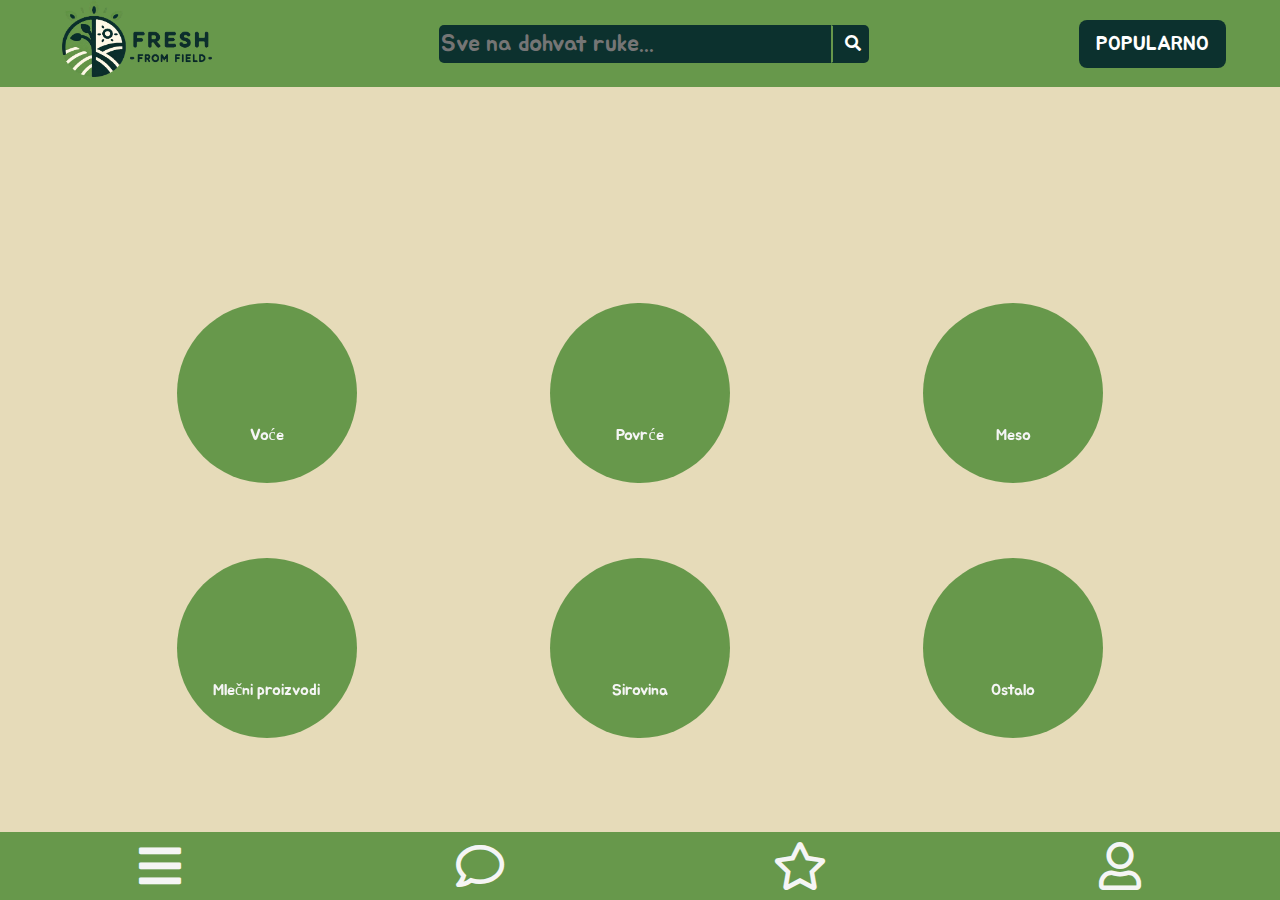
==== FreshFromField/pages/index.html @ 41653167 "Add files via upload" ====
<!DOCTYPE html>
<html lang="en">
<head>
    <meta charset="UTF-8">
    <meta http-equiv="X-UA-Compatible" content="IE=edge">
    <meta name="viewport" content="width=device-width, initial-scale=1.0">
    <link rel="stylesheet" href="../css/bootstrap.min.css">
    <link rel="stylesheet" href="../css/style.css">
    <link rel="stylesheet" href="https://cdnjs.cloudflare.com/ajax/libs/font-awesome/5.15.1/css/all.min.css">
    <title>Document</title>
</head>
<body style="font-family: 'Jua', serif; background-color: #e6dbb9">
<div class="container-fluid farm-light-colour sticky-top">
    <div class="row">
        <div class = "col-2">
            <a class="navbar-brand" href="#">
                <img src="../images/logo.png" alt="Logo" style="width: 200px; height: auto;" class="logo-img">
            </a>
        </div>
        <div class = "col-2"></div>
        <div class = "col-4  d-flex align-items-center">
            <input class="farm-dark-colour mr-sm-2" type="search" placeholder="Sve na dohvat ruke...">
            <button type="submit" class="btn farm-dark-colour search-button">
                <i class="fas fa-search"></i>
            </button>
        </div>
        <div class = "col-2"></div>
        <div class = "col-2  d-flex align-items-center">
            <button type="button" class="btn farm-dark-colour btn-lg">POPULARNO</button>
        </div>
    </div>
</div>
<div class = "container-fluid" style="position: fixed; bottom: 18%;">
    <div class="row">
        <div class="col-1"></div>
        <div class="col-3 d-flex justify-content-center">
            <div class = "circle d-flex justify-content-center">
                <p>Voće</p>
            </div>
        </div>
        <div class="col-4 d-flex justify-content-center">
            <div class = "circle d-flex justify-content-center">
                <p>Povrće</p>
            </div>
        </div>
        <div class="col-3 d-flex justify-content-center">
            <div class = "circle d-flex justify-content-center">
                <i class="fas fa-pig"></i>
                <p>Meso</p>
            </div>
        </div>
        <div class="col-1"></div>
    </div>
    <div class="row" style="padding: 3%"></div>
    <div class="row">
        <div class="col-1"></div>
        <div class="col-3 d-flex justify-content-center">
            <div class = "circle d-flex justify-content-center"><p>Mlečni proizvodi</p></div>
        </div>
        <div class="col-4 d-flex justify-content-center">
            <div class = "circle d-flex justify-content-center"><p>Sirovina</p></div>
        </div>
        <div class="col-3 d-flex justify-content-center">
            <div class = "circle d-flex justify-content-center"><p>Ostalo</p></div>
        </div>
        <div class="col-1"></div>
    </div>
</div>
<div class="container-fluid farm-light-colour sticky-bottom" style="position: fixed; bottom: 0">
    <div class="row my-footer">
        <div class = "col-3 d-flex justify-content-center">
            <i class="fas fa-bars fa-3x"></i>
        </div>
        <div class = "col-3 d-flex justify-content-center">
            <i class="far fa-comment fa-3x"></i>
        </div>
        <div class = "col-3  d-flex justify-content-center">
            <i class="far fa-star fa-3x"></i>
        </div>
        <div class = "col-3  d-flex  justify-content-center">
            <i class="far fa-user fa-3x"></i>
        </div>
    </div>
</div>
</body>
</html>
---- FreshFromField/css/style.css ----
.farm-light-colour {
    background-color: #67984B;
    color: whitesmoke;
}
@font-face {
    font-family: 'Jua';
    src: url('../fonts/Jua-Regular.ttf') format('truetype');
}
.farm-dark-colour {
    background-color: #0C312E;
    color: white;
    font-family: "Jua", serif;
}
input {
    border-radius: 5px 0 0 5px;
    border: 0;
    outline: none;
    font-size: x-large;
}
.logo-img {
    padding-top: 0;
    padding-bottom: 10px;
    padding-left: 50px;
}
.search-button {
    height: 38px;
    width: 38px;
    border-radius: 0 5px 5px 0;
    border-left: 2px solid #67984B;
}
.search-button:hover {
    border: 3px solid black;
}

.my-footer {
    padding-top: 10px;
    padding-bottom: 10px;
}

.circle {
    border-radius: 50%;
    background-color: #67984B;
    height: 180px;
    width: 180px;
}
.circle p {
    padding-top: 120px;
    color: whitesmoke;
}

.circle i {
    padding-top: 80px;
}

.listings-img img {
    height: 100%;
    width: 100%;
}
.listings-img {
    border-radius: 5px 0 0 5px;
    border-top: solid #0C312E 3px;
    border-left: solid #0C312E 3px;
    border-bottom: solid #0C312E 3px;
    margin-left: 1%;
    background-color: #67984B;
    color: whitesmoke;
}

.listings-description {
    border-top: solid #0C312E 3px;
    border-bottom: solid #0C312E 3px;
    border-left: solid #0C312E 1px;
    background-color: #67984B;
    color: whitesmoke;
}

.listings-price {
    border-radius: 0 5px 5px 0;
    border-top: solid #0C312E 3px;
    border-right: solid #0C312E 3px;
    border-bottom: solid #0C312E 3px;
    border-left: solid #0C312E 1px;
    margin-right: 1%;
    background-color: #67984B;
    color: whitesmoke;
}

.listing-img img {
    padding: 5%;
    height: 300px;
    border-radius: 5px;
    border: solid #0C312E 3px;
}

.listing-btn {
    margin: 2%;
}

.listing-row {
    margin-top: 10px;
    margin-bottom: 10px;
}
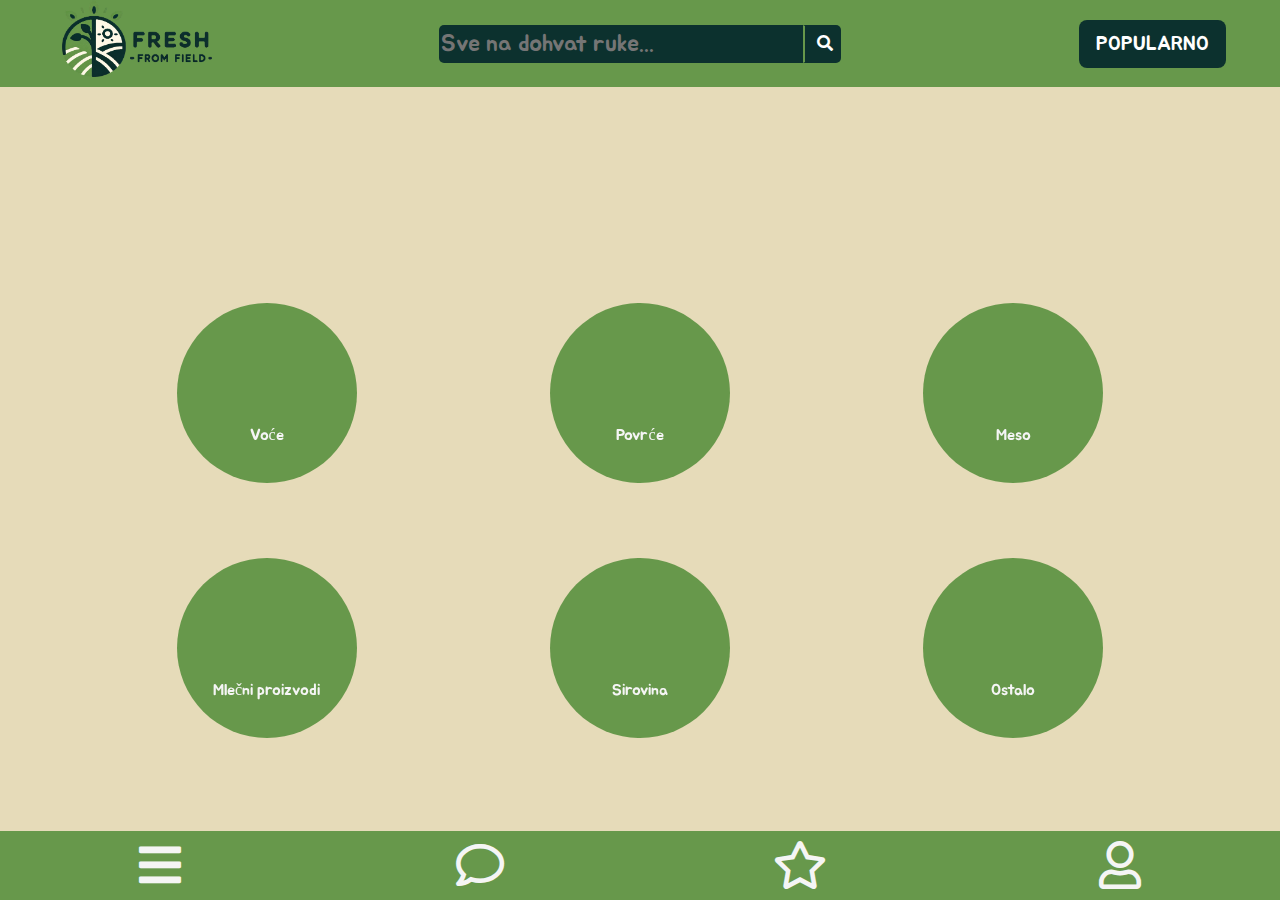
==== commit f8a472f8: "Add files via upload" ====
--- a/FreshFromField/pages/index.html
+++ b/FreshFromField/pages/index.html
@@ -9,7 +9,7 @@
     <link rel="stylesheet" href="https://cdnjs.cloudflare.com/ajax/libs/font-awesome/5.15.1/css/all.min.css">
     <title>Document</title>
 </head>
-<body style="font-family: 'Jua', serif; background-color: #e6dbb9">
+<body>
 <div class="container-fluid farm-light-colour sticky-top">
     <div class="row">
         <div class = "col-2">
@@ -19,7 +19,7 @@
         </div>
         <div class = "col-2"></div>
         <div class = "col-4  d-flex align-items-center">
-            <input class="farm-dark-colour mr-sm-2" type="search" placeholder="Sve na dohvat ruke...">
+            <input class="farm-dark-colour search mr-sm-2" type="search" placeholder="Sve na dohvat ruke...">
             <button type="submit" class="btn farm-dark-colour search-button">
                 <i class="fas fa-search"></i>
             </button>
@@ -34,20 +34,19 @@
     <div class="row">
         <div class="col-1"></div>
         <div class="col-3 d-flex justify-content-center">
-            <div class = "circle d-flex justify-content-center">
-                <p>Voće</p>
-            </div>
+            <a href="listings.html">
+            <div class = "circle d-flex justify-content-center"><p>Voće</p></div>
+            </a>
         </div>
         <div class="col-4 d-flex justify-content-center">
-            <div class = "circle d-flex justify-content-center">
-                <p>Povrće</p>
-            </div>
+            <a href="listings.html">
+            <div class = "circle d-flex justify-content-center"><p>Povrće</p></div>
+            </a>
         </div>
         <div class="col-3 d-flex justify-content-center">
-            <div class = "circle d-flex justify-content-center">
-                <i class="fas fa-pig"></i>
-                <p>Meso</p>
-            </div>
+            <a href="listings.html">
+            <div class = "circle d-flex justify-content-center"><p>Meso</p></div>
+            </a>
         </div>
         <div class="col-1"></div>
     </div>
@@ -55,13 +54,19 @@
     <div class="row">
         <div class="col-1"></div>
         <div class="col-3 d-flex justify-content-center">
+            <a href="listings.html">
             <div class = "circle d-flex justify-content-center"><p>Mlečni proizvodi</p></div>
+            </a>
         </div>
         <div class="col-4 d-flex justify-content-center">
+            <a href="listings.html">
             <div class = "circle d-flex justify-content-center"><p>Sirovina</p></div>
+            </a>
         </div>
         <div class="col-3 d-flex justify-content-center">
+            <a href="listings.html">
             <div class = "circle d-flex justify-content-center"><p>Ostalo</p></div>
+            </a>
         </div>
         <div class="col-1"></div>
     </div>
@@ -69,16 +74,16 @@
 <div class="container-fluid farm-light-colour sticky-bottom" style="position: fixed; bottom: 0">
     <div class="row my-footer">
         <div class = "col-3 d-flex justify-content-center">
-            <i class="fas fa-bars fa-3x"></i>
+            <a href="index.html"><i class="fas fa-bars fa-3x"></i></a>
         </div>
         <div class = "col-3 d-flex justify-content-center">
-            <i class="far fa-comment fa-3x"></i>
+            <a href="chats.html"><i class="far fa-comment fa-3x"></i></a>
         </div>
         <div class = "col-3  d-flex justify-content-center">
-            <i class="far fa-star fa-3x"></i>
+            <a href="listings.html"><i class="far fa-star fa-3x"></i></a>
         </div>
         <div class = "col-3  d-flex  justify-content-center">
-            <i class="far fa-user fa-3x"></i>
+            <a href="log-in.html"><i class="far fa-user fa-3x"></i></a>
         </div>
     </div>
 </div>
--- a/FreshFromField/css/style.css
+++ b/FreshFromField/css/style.css
@@ -1,33 +1,45 @@
+body {
+    font-family: 'Jua', serif;
+    background-color: #e6dbb9
+}
+
 .farm-light-colour {
     background-color: #67984B;
     color: whitesmoke;
 }
+
 @font-face {
     font-family: 'Jua';
     src: url('../fonts/Jua-Regular.ttf') format('truetype');
 }
+
 .farm-dark-colour {
     background-color: #0C312E;
     color: white;
     font-family: "Jua", serif;
 }
-input {
+
+.search {
     border-radius: 5px 0 0 5px;
     border: 0;
     outline: none;
     font-size: x-large;
-}
+    width: 100%;
+}
+
 .logo-img {
     padding-top: 0;
     padding-bottom: 10px;
     padding-left: 50px;
 }
+
 .search-button {
     height: 38px;
     width: 38px;
     border-radius: 0 5px 5px 0;
     border-left: 2px solid #67984B;
 }
+
 .search-button:hover {
     border: 3px solid black;
 }
@@ -43,19 +55,27 @@
     height: 180px;
     width: 180px;
 }
+
 .circle p {
     padding-top: 120px;
     color: whitesmoke;
 }
 
-.circle i {
-    padding-top: 80px;
+.circle:hover p {
+    color: #0C312E;
+}
+
+.circle img {
+    height: 30%;
+    padding-bottom: 0;
+
 }
 
 .listings-img img {
     height: 100%;
     width: 100%;
 }
+
 .listings-img {
     border-radius: 5px 0 0 5px;
     border-top: solid #0C312E 3px;
@@ -99,4 +119,118 @@
 .listing-row {
     margin-top: 10px;
     margin-bottom: 10px;
+}
+
+.login-form {
+    border-radius: 5px;
+    border: 0;
+    outline: none;
+    font-size: large;
+    padding: 3%;
+    height: 50px;
+    width: 100%;
+}
+
+.login-wrapper {
+    margin-top: 2%;
+    margin-bottom: 2%;
+}
+
+a {
+    color: inherit;
+    text-decoration: none;
+}
+
+a:hover {
+    color: #0C312E;
+    text-decoration: #0C312E;
+}
+
+.chats-img {
+    border-radius: 5px 0 0 5px;
+    border-top: solid #0C312E 3px;
+    border-left: solid #0C312E 3px;
+    border-bottom: solid #0C312E 3px;
+    margin-left: 1%;
+    background-color: #67984B;
+    color: whitesmoke;
+}
+
+.chats-img img {
+    height: 100%;
+    width: 100%;
+}
+
+.chats-description {
+    border-radius: 0 5px 5px 0;
+    border-top: solid #0C312E 3px;
+    border-bottom: solid #0C312E 3px;
+    border-left: solid #0C312E 1px;
+    border-right: solid #0C312E 3px;
+    background-color: #67984B;
+    color: whitesmoke;
+}
+
+.customer-support {
+    background-color: #a52834;
+}
+
+.chat-container {
+    border-radius: 10px;
+    margin-top: 1%;
+    margin-bottom: 2%;
+    padding: 2%;
+    border: solid #0C312E 4px;
+    height: 100%;
+}
+
+.chat img {
+    height: 100%;
+    width: 100%;
+}
+
+.chat-messages {
+    height: 200px;
+    overflow-y: auto;
+    padding: 10px;
+}
+
+.message {
+    width: 100%;
+    margin-bottom: 20px;
+    background-color: #67984B;
+    border-radius: 5px;
+    padding: 10px;
+}
+
+.user {
+    font-weight: bold;
+}
+
+.message-form {
+    display: flex;
+}
+
+.message-form input {
+    width: 80%;
+    padding: 10px;
+    border-radius: 5px;
+    border-right: 1px solid #ddd;
+    margin-left: 1%;
+}
+
+.type-message {
+    border-radius: 5px 0 0 5px;
+    border: 0;
+    outline: none;
+    font-size: medium;
+}
+
+.message-form button {
+    width: 20%;
+    margin-left: 2%;
+}
+
+.chat-header img {
+    width: 100%;
 }